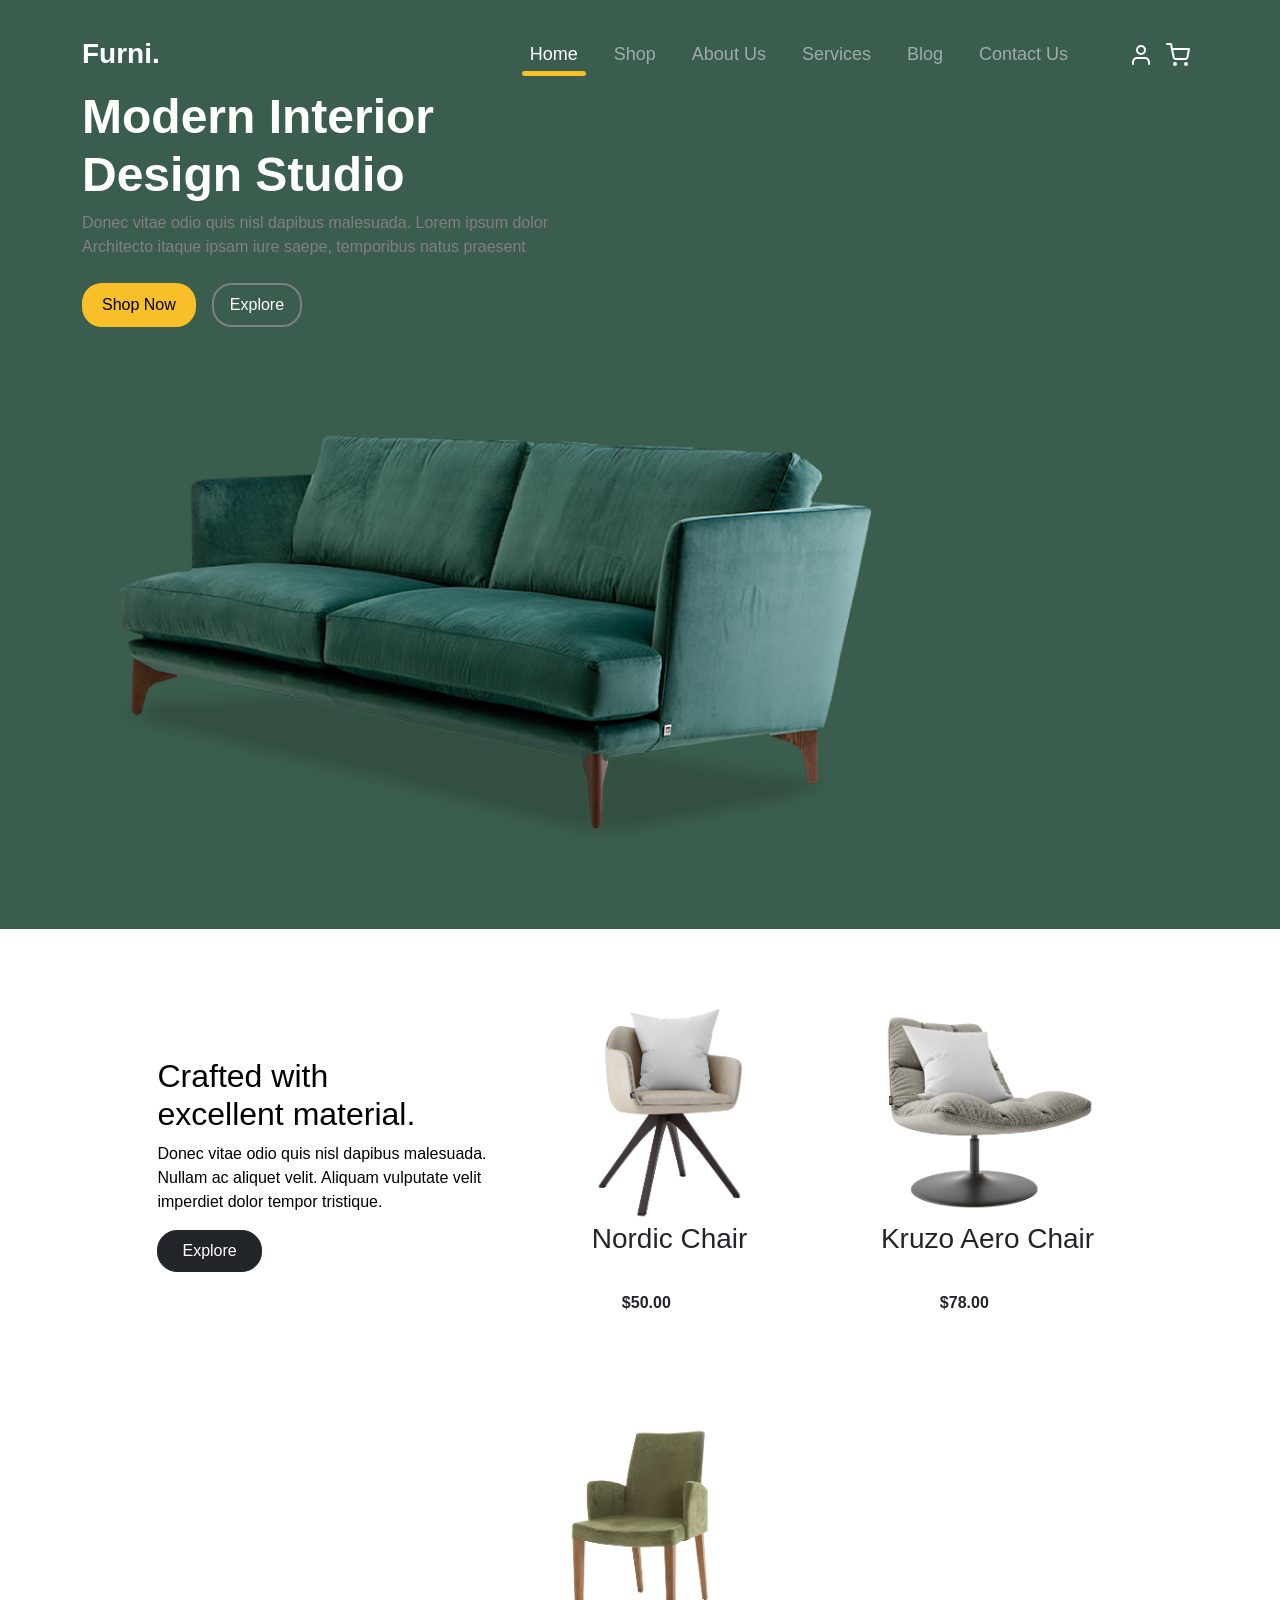
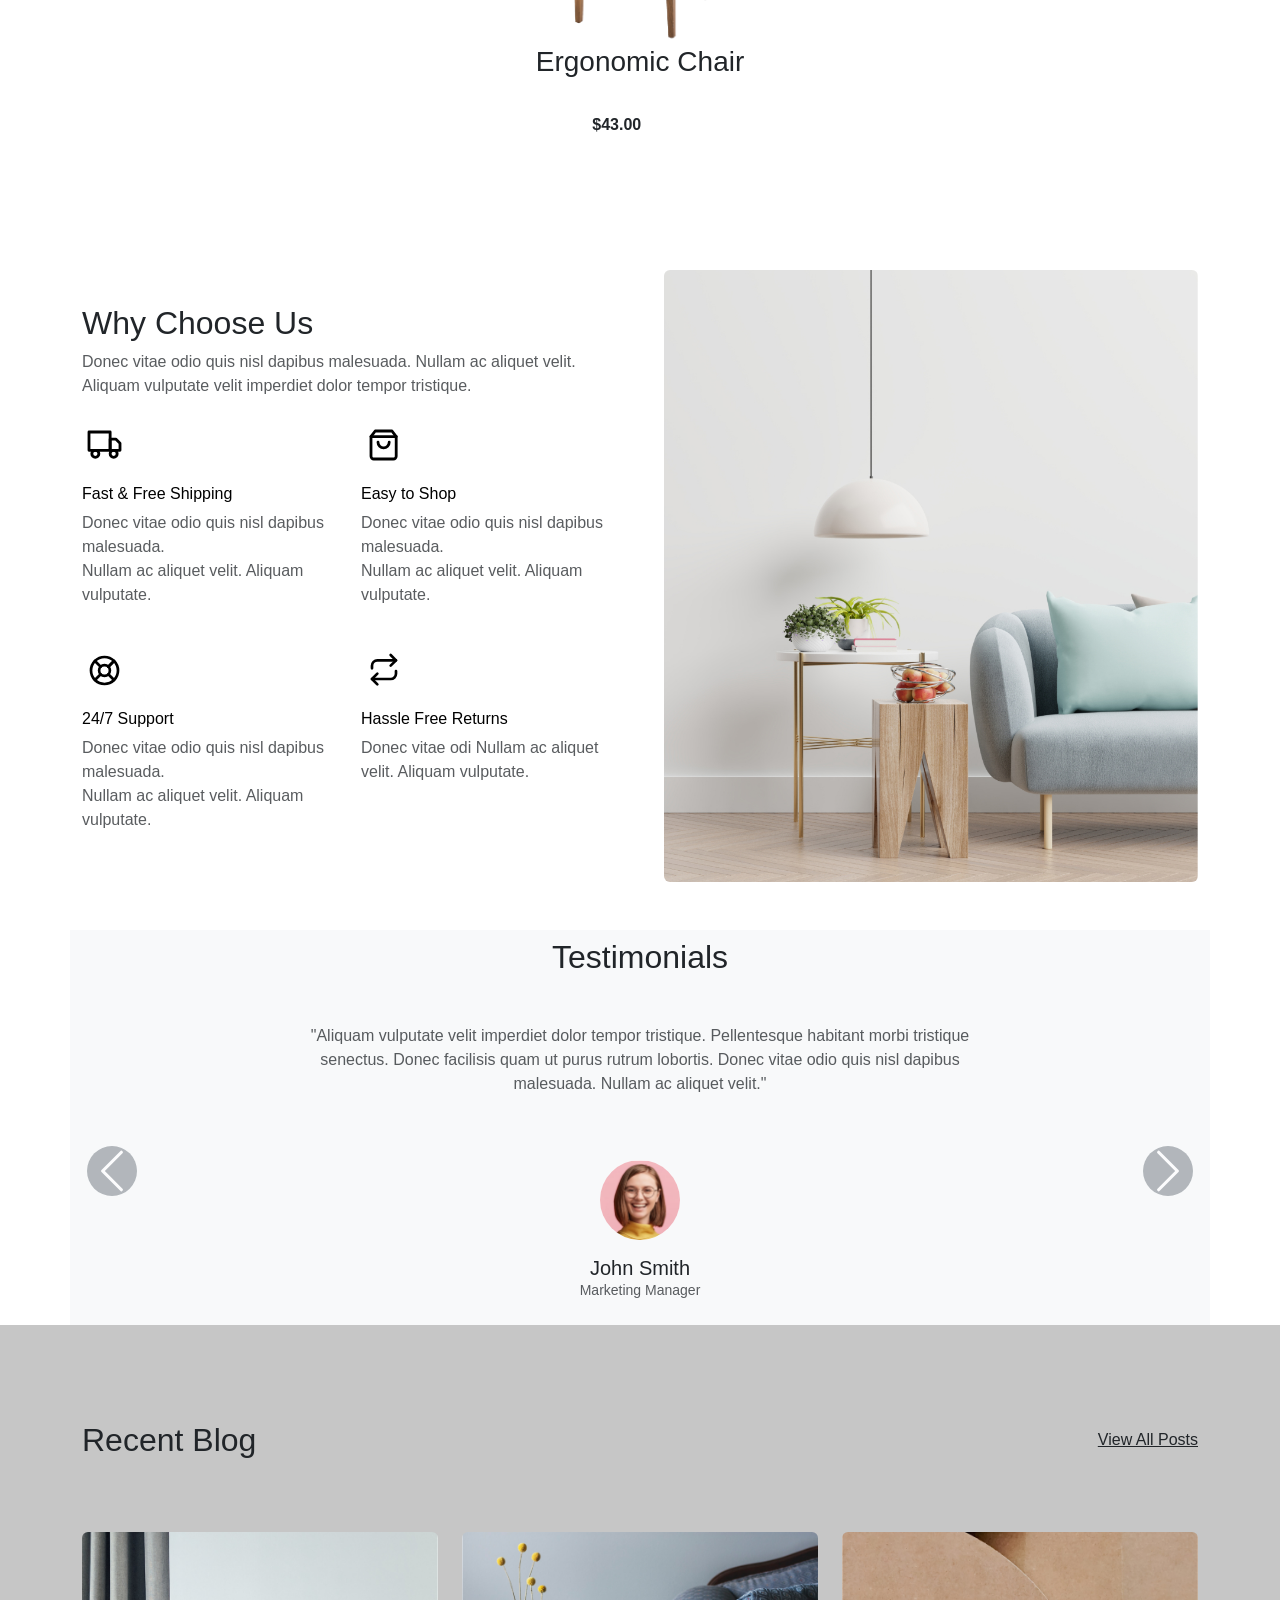
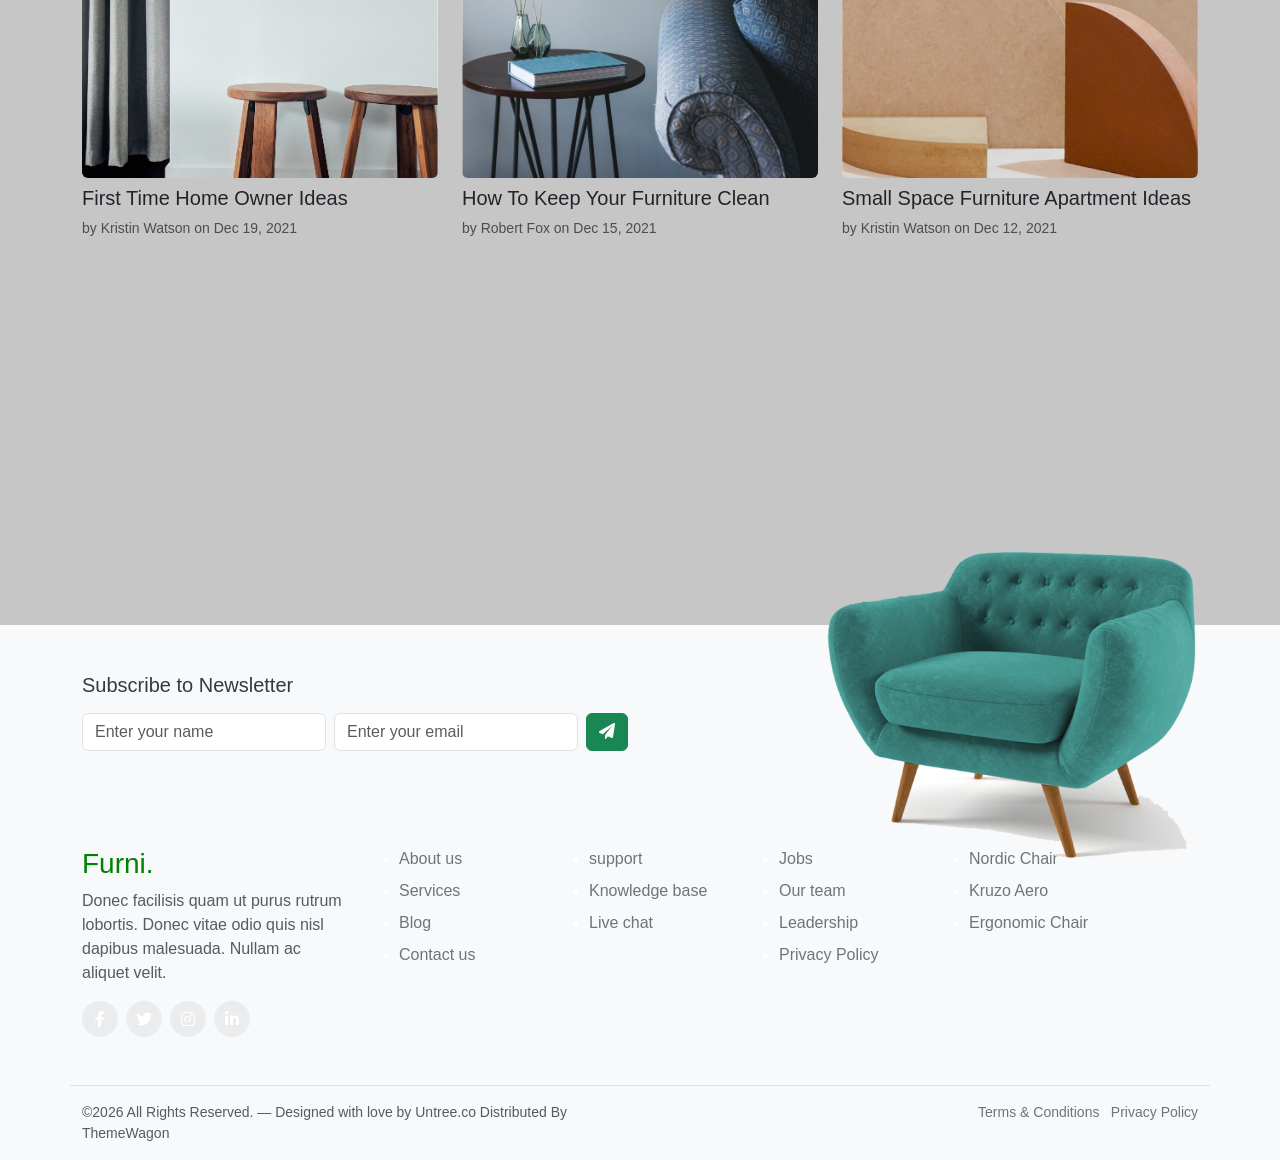
==== index.html @ 5eccf935 "v1" ====
<!doctype html>
<html lang="en">

<head>
  <meta charset="UTF-8" />
  <meta name="viewport" content="width=device-width, initial-scale=1.0" />
  <link rel="stylesheet" href="./css/bootstrap.min.css" />
  <link rel="stylesheet" href="./css/style.css" />
  <link href="https://cdnjs.cloudflare.com/ajax/libs/font-awesome/6.0.0-beta3/css/all.min.css" rel="stylesheet" />
  <title>Furni Project</title>
</head>

<body>
  <header class="head-bg px-5">
    <nav class="custom-navbar navbar navbar-expand-md navbar-dark">
      <div class="container">
        <a class="navbar-brand" href="index.html">Furni<span>.</span></a>
        <button class="navbar-toggler" type="button" data-bs-toggle="collapse" data-bs-target="#navbarsFurni">
          <span class="navbar-toggler-icon"></span>
        </button>

        <div class="collapse navbar-collapse" id="navbarsFurni">
          <ul class="custom-navbar-nav navbar-nav ms-auto mb-2 mb-md-0 nav-header">
            <li class="nav-item active">
              <a class="nav-link" href="index.html">Home</a>
            </li>
            <li class="nav-item">
              <a class="nav-link" href="shop.html">Shop</a>
            </li>
            <li class="nav-item">
              <a class="nav-link" href="about.html">About Us</a>
            </li>
            <li class="nav-item">
              <a class="nav-link" href="services.html">Services</a>
            </li>
            <li class="nav-item">
              <a class="nav-link" href="blog.html">Blog</a>
            </li>
            <li class="nav-item">
              <a class="nav-link" href="contact.html">Contact Us</a>
            </li>
          </ul>

          <ul class="custom-navbar-cta navbar-nav ms-5 d-flex align-items-center">
            <li class="nav-item">
              <a class="nav-link" href="#"><img src="images/user.svg" alt="User" /></a>
            </li>
            <li class="nav-item">
              <a class="nav-link" href="cart.html"><img src="images/cart.svg" alt="Cart" /></a>
            </li>
          </ul>
        </div>
      </div>
    </nav>
    <div class="hero">
      <div class="container">
        <div class="d-flex align-items-center justify-content-between flex-wrap">
          <div>
            <h1 class="hero-title">
              Modern Interior <br />
              Design Studio
            </h1>
            <p class="hero-subtitle">
              Donec vitae odio quis nisl dapibus malesuada. Lorem ipsum dolor
              <br />
              Architecto itaque ipsam iure saepe, temporibus natus praesent
            </p>
            <div class="d-flex align-items-center gap-3 mt-4">
              <a href="shop.html" class="hero-1btn">Shop Now</a>
              <a href="#" class="btn btn-lg btn-white-outline ex-button">Explore</a>
            </div>
          </div>
          <div>
            <img src="images/couch.png" class="img-fluid" alt="Couch" />
          </div>
        </div>
      </div>
    </div>
  </header>
  <section class="h-auto d-flex container align-items-center justify-content-center flex-wrap gap-5 py-5">
    <div class="">
      <h2 class="text-black">
        Crafted with <br />
        excellent material.
      </h2>
      <p class="text-black">
        Donec vitae odio quis nisl dapibus malesuada. <br />
        Nullam ac aliquet velit. Aliquam vulputate velit <br />
        imperdiet dolor tempor tristique.
      </p>
      <button class="btn btn-dark px-4 py-2" style="border-radius: 20px">
        Explore
      </button>
    </div>
    <div class="product-card">
      <img src="images/product-1.png" alt="" />
      <h3 class=" text-dark">Nordic Chair</h3>
      <strong class="text-dark">$50.00</strong>

      <a href="#" class="add-btn">
        <img src="images/cross.svg" alt="Add">
      </a>
    </div>

    <div class="product-card">
      <img src="images/product-2.png" alt="" />
      <h3 class=" text-dark">Kruzo Aero Chair</h3>
      <strong class="text-dark">$78.00</strong>

      <a href="#" class="add-btn">
        <img src="images/cross.svg" alt="Add">
      </a>
    </div>
    <div class="product-card">
      <img src="images/product-3.png" alt="" />
      <h3 class=" text-dark">Ergonomic Chair</h3>
      <strong class="text-dark">$43.00</strong>

      <a href="#" class="add-btn">
        <img src="images/cross.svg" alt="Add">
      </a>
    </div>
    </div>
  </section>
  <section class="why-choose-section py-5">
    <div class="container">
      <div class="row align-items-center g-5">
        <div class="col-lg-6 col-md-12">
          <div class="why-choose-content mb-4">
            <h2 class="text-dark">Why Choose Us</h2>
            <p class="text-muted">
              Donec vitae odio quis nisl dapibus malesuada. Nullam ac aliquet
              velit. <br> Aliquam vulputate velit imperdiet dolor tempor tristique.
            </p>
          </div>
          <div class="row g-4">
            <div class="col-sm-6">
              <div class="feature">
                <div class="icon mb-3">
                  <img src="images/truck.svg" alt="Fast & Free Shipping" class="img-fluid">
                </div>
                <h3 class="text-black fs-6">Fast &amp; Free Shipping</h3>
                <p class="text-muted">Donec vitae odio quis nisl dapibus malesuada. <br> Nullam ac aliquet velit.
                  Aliquam
                  vulputate.</p>
              </div>
            </div>
            <div class="col-sm-6">
              <div class="feature">
                <div class="icon mb-3">
                  <img src="images/bag.svg" alt="Easy to Shop" class="img-fluid">
                </div>
                <h3 class="text-black fs-6">Easy to Shop</h3>
                <p class="text-muted">Donec vitae odio quis nisl dapibus malesuada. <br> Nullam ac aliquet velit.
                  Aliquam
                  vulputate.</p>
              </div>
            </div>
            <div class="col-sm-6">
              <div class="feature">
                <div class="icon mb-3">
                  <img src="images/support.svg" alt="24/7 Support" class="img-fluid">
                </div>
                <h3 class="text-black fs-6">24/7 Support</h3>
                <p class="text-muted">Donec vitae odio quis nisl dapibus malesuada. <br> Nullam ac aliquet velit.
                  Aliquam
                  vulputate.</p>
              </div>
            </div>
            <div class="col-sm-6">
              <div class="feature">
                <div class="icon mb-3">
                  <img src="images/return.svg" alt="Hassle Free Returns" class="img-fluid">
                </div>
                <h3 class="text-black fs-6">Hassle Free Returns</h3>
                <p class="text-muted">Donec vitae odi Nullam ac aliquet velit.
                  Aliquam
                  vulputate.</p>
              </div>
            </div>
          </div>
        </div>
        <div class="col-lg-6 col-md-12">
          <img src="images/why-choose-us-img.jpg" alt="Why Choose Us" class="why-choose-image img-fluid rounded" />
        </div>
      </div>
    </div>
  </section>

  <section class="testimonials-section py-2 bg-light container">
    <div class="">
      <div class="text-center mb-5">
        <h2 class="text-dark">Testimonials</h2>
      </div>

      <div id="testimonialsCarousel" class="carousel slide" data-bs-ride="carousel">
        <div class="carousel-inner">
          <div class="carousel-item active">
            <div class="text-center px-5">
              <p class="text-muted fs-6 mb-4" style="max-width: 700px; margin: 0 auto;">
                "Aliquam vulputate velit imperdiet dolor tempor tristique. Pellentesque habitant morbi tristique
                senectus. Donec facilisis quam ut purus rutrum lobortis. Donec vitae odio quis nisl dapibus malesuada.
                Nullam ac aliquet velit."
              </p>
              <div class="mt-5 pt-3">
                <img src="images/person-1.jpg" alt="John Smith" class="rounded-circle"
                  style="width: 80px; height: 80px; object-fit: cover;">
                <h5 class="text-dark mt-3 mb-0">John Smith</h5>
                <p class="text-muted small">Marketing Manager</p>
              </div>
            </div>
          </div>

          <div class="carousel-item">
            <div class="text-center px-5">
              <p class="text-muted fs-6 mb-4" style="max-width: 700px; margin: 0 auto;">
                "Donec ligula nisi, varius quis felis ac, dignissim elementum arcu. Suspendisse potenti. Sed diam urna,
                ullamcorper at augue quis, malesuada mattis nisi. Proin vestibulum dignissim sem eu vulputate."
              </p>
              <div class="mt-5 pt-3">
                <img src="images/person_2.jpg" alt="Sarah Johnson" class="rounded-circle"
                  style="width: 80px; height: 80px; object-fit: cover;">
                <h5 class="text-dark mt-3 mb-0">Sarah Johnson</h5>
                <p class="text-muted small">Product Manager</p>
              </div>
            </div>
          </div>

          <div class="carousel-item">
            <div class="text-center px-5">
              <p class="text-muted fs-6 mb-4" style="max-width: 700px; margin: 0 auto;">
                "Vestibulum ante ipsum primis in faucibus orci luctus et ultrices posuere cubilia curae; Sed diam urna,
                ullamcorper at augue quis, malesuada mattis nisi. Proin vestibulum dignissim sem."
              </p>
              <div class="mt-5 pt-3">
                <img src="images/person_3.jpg" alt="Mike Davis" class="rounded-circle"
                  style="width: 80px; height: 80px; object-fit: cover;">
                <h5 class="text-dark mt-3 mb-0">Mike Davis</h5>
                <p class="text-muted small">Design Lead</p>
              </div>
            </div>
          </div>
        </div>

        <button class="carousel-control-prev" type="button" data-bs-target="#testimonialsCarousel" data-bs-slide="prev"
          style="width: 60px; left: 0px;">
          <span class="carousel-control-prev-icon bg-secondary rounded-circle"
            style="width: 50px; height: 50px; display: flex; align-items: center; justify-content: center;"
            aria-hidden="true"></span>
        </button>
        <button class="carousel-control-next" type="button" data-bs-target="#testimonialsCarousel" data-bs-slide="next"
          style="width: 60px; right: 0px;">
          <span class="carousel-control-next-icon bg-secondary rounded-circle"
            style="width: 50px; height: 50px; display: flex; align-items: center; justify-content: center;"
            aria-hidden="true"></span>
        </button>
      </div>
    </div>
  </section>

  <section class="recent-blog-section py-5  min-vh-100" style="background-color: rgba(128, 128, 128, 0.449); ">
    <div class="container ">
      <div class="d-flex justify-content-between align-items-center mb-4 pt-5">
        <h2 class="text-dark mb-0">Recent Blog</h2>
        <a href="blog.html" class="text-dark">View All Posts</a>
      </div>
      <div class="row g-4 pt-5">
        <div class="col-md-4">
          <div class="card border-0 bg-transparent">
            <img src="images/post-1.jpg" class="card-img-top rounded" alt="First Time Home Owner Ideas">
            <div class="card-body p-0 mt-2">
              <h5 class="card-title">First Time Home Owner Ideas</h5>
              <p class="card-text small text-muted mb-0">by Kristin Watson on Dec 19, 2021</p>
            </div>
          </div>
        </div>
        <div class="col-md-4">
          <div class="card border-0 bg-transparent">
            <img src="images/post-2.jpg" class="card-img-top rounded" alt="How To Keep Your Furniture Clean">
            <div class="card-body p-0 mt-2">
              <h5 class="card-title">How To Keep Your Furniture Clean</h5>
              <p class="card-text small text-muted mb-0">by Robert Fox on Dec 15, 2021</p>
            </div>
          </div>
        </div>
        <div class="col-md-4">
          <div class="card border-0 bg-transparent">
            <img src="images/post-3.jpg" class="card-img-top rounded" alt="Small Space Furniture Apartment Ideas">
            <div class="card-body p-0 mt-2">
              <h5 class="card-title">Small Space Furniture Apartment Ideas</h5>
              <p class="card-text small text-muted mb-0">by Kristin Watson on Dec 12, 2021</p>
            </div>
          </div>
        </div>
      </div>
    </div>
  </section>
  <footer class="footer">
    <div class="container">
      <div class="row align-items-center py-5">
        <div class="col-md-6">
          <h5 class="mb-3">Subscribe to Newsletter</h5>
          <form class="d-flex gap-2">
            <input type="text" class="form-control" placeholder="Enter your name">
            <input type="email" class="form-control" placeholder="Enter your email">
            <button type="submit" class="btn btn-success">
              <i class="fas fa-paper-plane"></i>
            </button>
          </form>
        </div>
        <div class="col-md-6 text-md-end mt-4 mt-md-0 image-col">
          <img src="images/sofa.png" alt="Image" class="img-fluid">
        </div>
      </div>

      <div class="row py-5">
        <div class="col-md-3">
          <h3 style="color: green;">Furni.</h3>
          <p class="text-muted">
            Donec facilisis quam ut purus rutrum lobortis. Donec vitae
            odio quis nisl dapibus malesuada. Nullam ac aliquet velit.
          </p>
          <div class="d-flex gap-2">
            <a href="#" class="btn btn-circle"><i class="fab fa-facebook-f"></i></a>
            <a href="#" class="btn btn-circle"><i class="fab fa-twitter"></i></a>
            <a href="#" class="btn btn-circle"><i class="fab fa-instagram"></i></a>
            <a href="#" class="btn btn-circle"><i class="fab fa-linkedin-in"></i></a>
          </div>
        </div>
        <div class="col-md-2">
          <ul class="d-flex flex-column gap-2">
            <li><a href="#">About us</a></li>
            <li><a href="#">Services</a></li>
            <li><a href="#">Blog</a></li>
            <li><a href="#">Contact us</a></li>
          </ul>
        </div>
        <div class="col-md-2">
          <ul class="d-flex flex-column gap-2">
            <li><a href="#">support</a></li>
            <li><a href="#">Knowledge base</a></li>
            <li><a href="#">Live chat</a></li>
          </ul>
        </div>
        <div class="col-md-2">
          <ul class="d-flex flex-column gap-2">
            <li><a href="#">Jobs</a></li>
            <li><a href="#">Our team</a></li>
            <li><a href="#">Leadership</a></li>
            <li><a href="#">Privacy Policy</a></li>
          </ul>
        </div>
        <div class="col-md-3">
          <ul class=" d-flex flex-column gap-2">
            <li><a href="#">Nordic Chair</a></li>
            <li><a href="#">Kruzo Aero</a></li>
            <li><a href="#">Ergonomic Chair</a></li>
          </ul>
        </div>
      </div>

      <div class="row border-top pt-3 pb-3">
        <div class="col-md-6 text-muted small">
          &copy;2026 All Rights Reserved. — Designed with love by Untree.co Distributed By ThemeWagon
        </div>
        <div class="col-md-6 text-md-end small">
          <a href="#">Terms &amp; Conditions</a> | <a href="#">Privacy Policy</a>
        </div>
      </div>
    </div>
  </footer>

  <script src="./js/bootstrap.bundle.min.js"></script>
</body>

</html>
---- css/style.css ----
* {
  color: white;
  font-family: Arial, sans-serif;
  margin: 0;
  padding: 0;
  box-sizing: border-box;
}
.head-bg {
  background-color: #3b5d4d;
  padding: 20px 0;
}
.navbar-brand {
  font-size: 28px;
  font-weight: bold;
  color: white;
  text-decoration: none;
}
.nav-header {
  font-size: 18px;
  gap: 20px;
  color: black;
}

.custom-navbar-nav .nav-link {
  font-weight: 500;
  color: rgba(255, 255, 255, 0.5);
  position: relative;
  transition: all 0.3s ease;
}

.custom-navbar-nav .nav-link:hover {
  color: #ffffff;
}

.custom-navbar-nav .nav-link:hover::after {
  width: 100%;
}

.custom-navbar-nav .nav-link::after {
  content: '';
  position: absolute;
  left: 0;
  bottom: 0;
  width: 0;
  height: 5px;
  background: #f9bf29;
  transition: all 0.3s ease;
  border-radius: 5px;
}

.custom-navbar-nav .nav-item.active .nav-link::after {
  width: 100%;
}
.custom-navbar-nav .nav-item.active .nav-link {
  color: #ffffff;
}
.hero-title {
  font-size: 48px;
  line-height: 1.2;
  font-weight: 700;
}
.hero-subtitle {
  color: gray;
}
.hero-1btn {
  background-color: #f9bf29;
  color: black;
  padding: 10px 20px;
  border: none;
  border-radius: 20px;
  font-size: 16px;
  cursor: pointer;
  text-decoration: none;
}
.ex-button {
  color: white;
  border: 2px solid gray;
  border-radius: 20px;
  font-size: 16px;
  cursor: pointer;
  text-decoration: none;
}
.ex-button:hover {
  border-color: white;
}
.product-card {
  width: 270px;
  padding: 25px;
  text-align: center;
  border-radius: 20px;
  transition: 0.4s;
  position: relative;
}

.product-card img {
  width: 100%;
  transition: 0.4s;
}

.add-btn {
  display: inline-block;
  margin-top: 15px;
  background: gray;
  padding: 12px;
  border-radius: 50%;
  opacity: 0;
  transform: translateY(20px);
  transition: 0.4s;
}

/* ===== hover ===== */

.product-card:hover {
  background: #eef2f3;
}

.product-card:hover img {
  transform: translateY(-15px);
}

.product-card:hover .add-btn {
  opacity: 1;
  transform: translateY(0);
}
.why-choose-image {
  border-radius: 20px;
}

/* footer styles */
.footer {
  background-color: #f8f9fa;
  color: #6c757d;
}
.footer h5,
.footer h3 {
  color: #343a40;
}
.footer a {
  color: #6c757d;
  text-decoration: none;
}
.footer a:hover {
  color: #343a40;
}
.footer .btn-circle {
  width: 36px;
  height: 36px;
  border-radius: 50%;
  display: inline-flex;
  align-items: center;
  justify-content: center;
  color: #6c757d;
  background-color: rgba(0, 0, 0, 0.05);
}
.footer .btn-circle:hover {
  color: #fff;
  background-color: #6c757d;
}

.footer form .form-control {
  min-width: 0;
}

/* image positioning */
.footer .image-col {
  position: relative;
}
.footer .image-col img {
  max-width: 400px;
  position: absolute;
  top: -180px;
  right: 0;
}

@media (max-width: 767.98px) {
  .footer .image-col img {
    position: static;
    top: auto;
    right: auto;
    max-width: 100%;
    margin-top: 20px;
  }
}
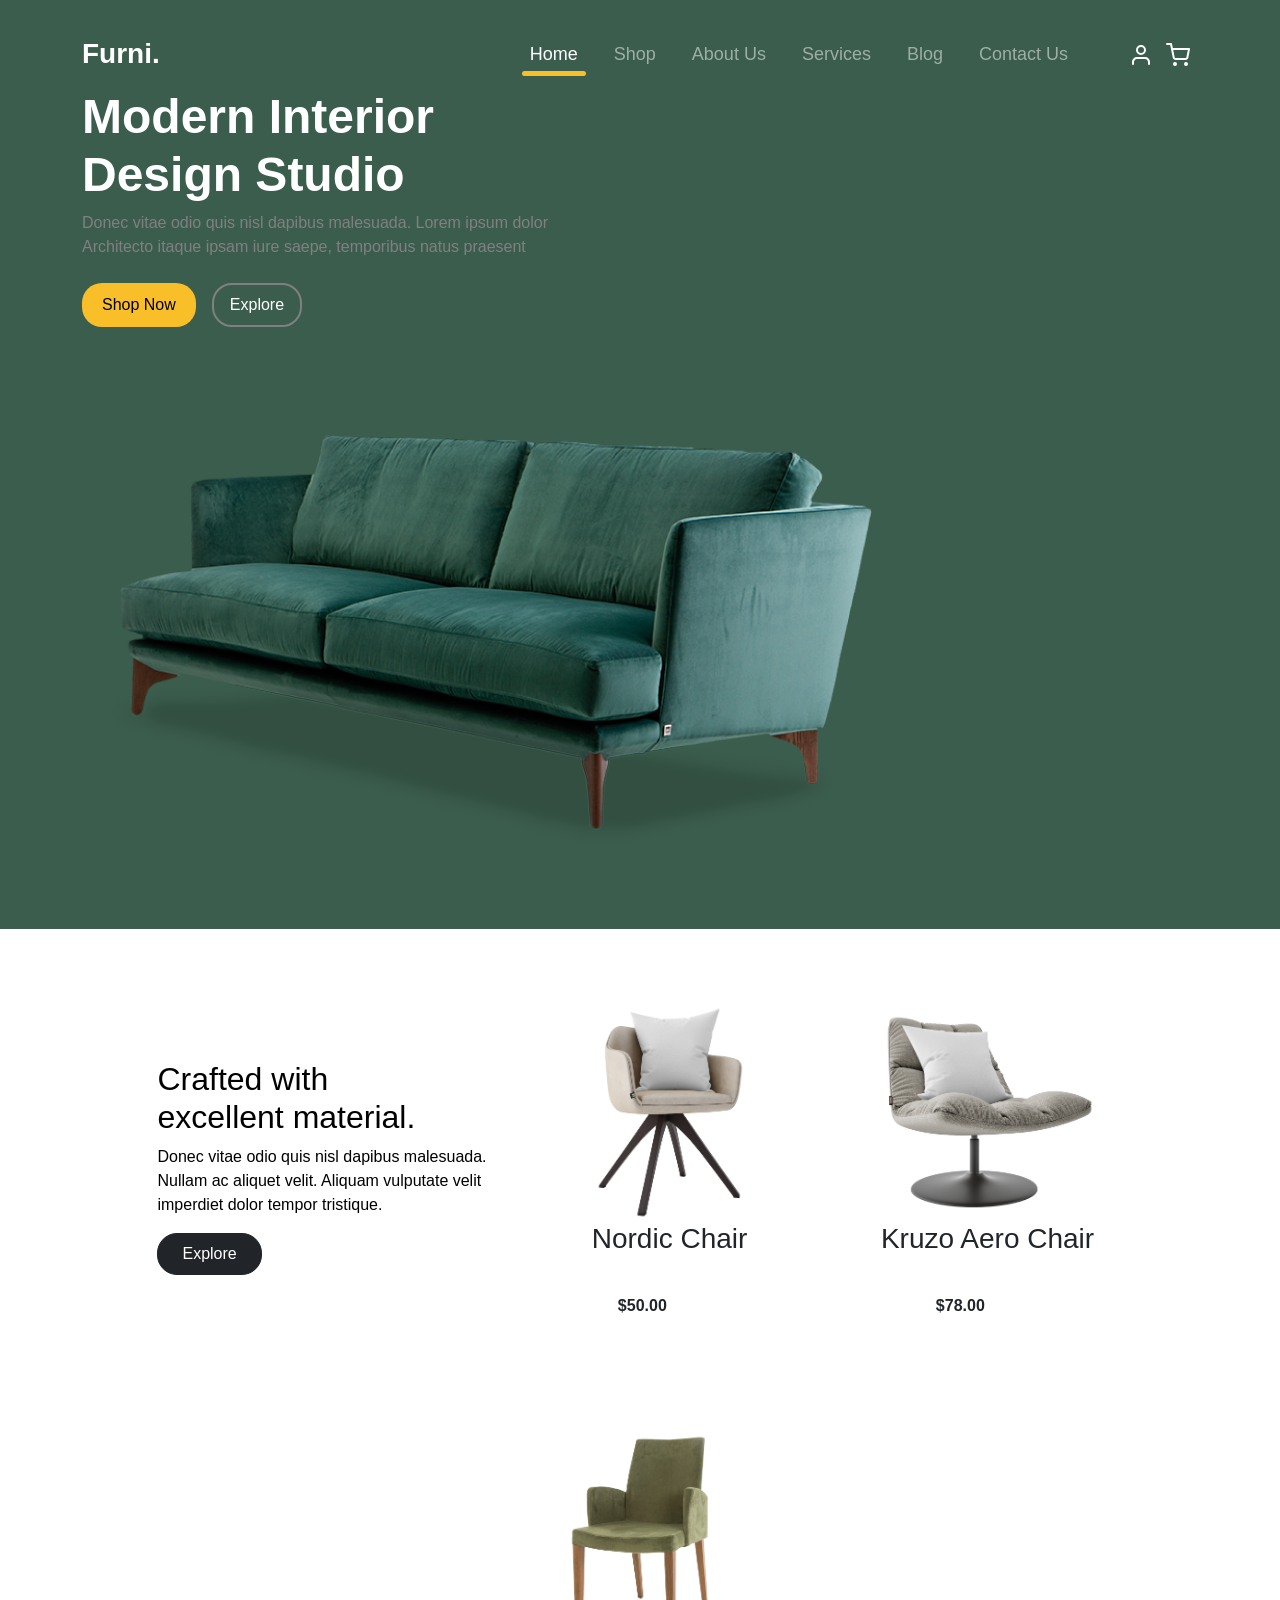
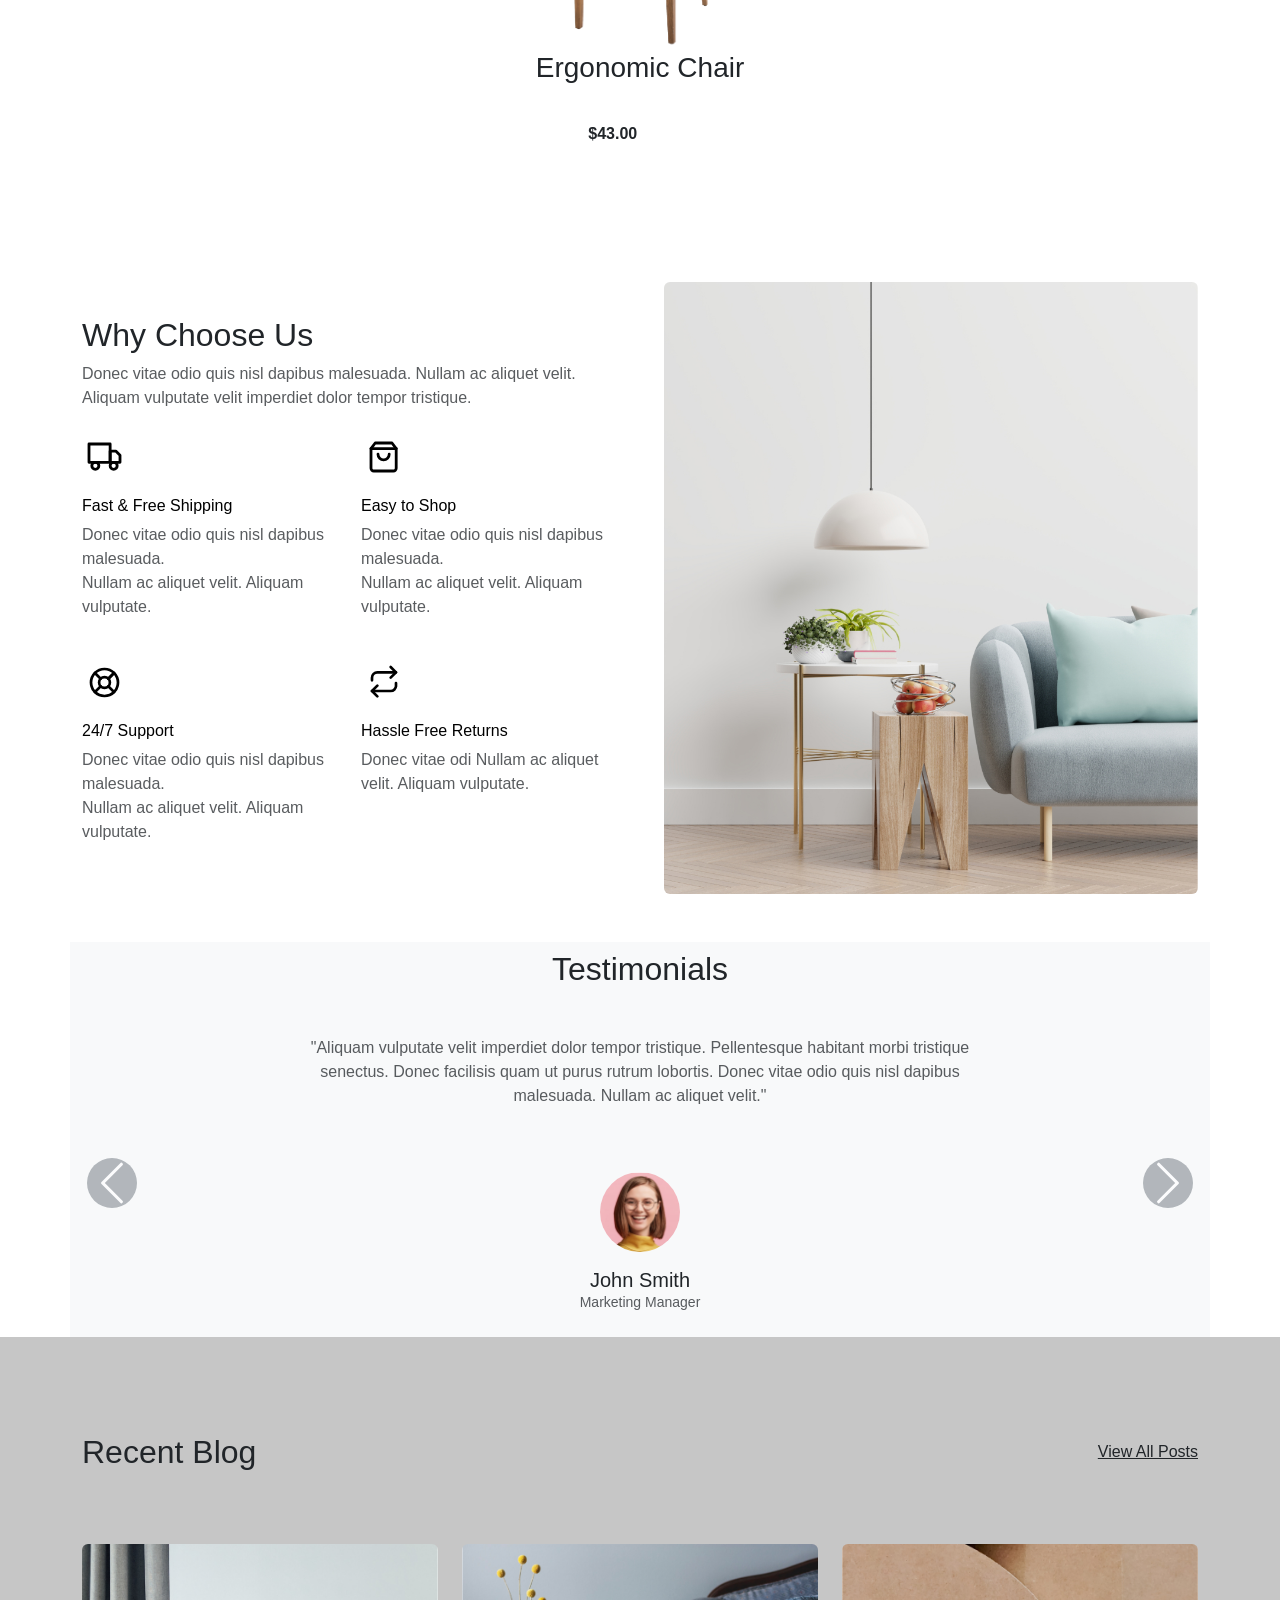
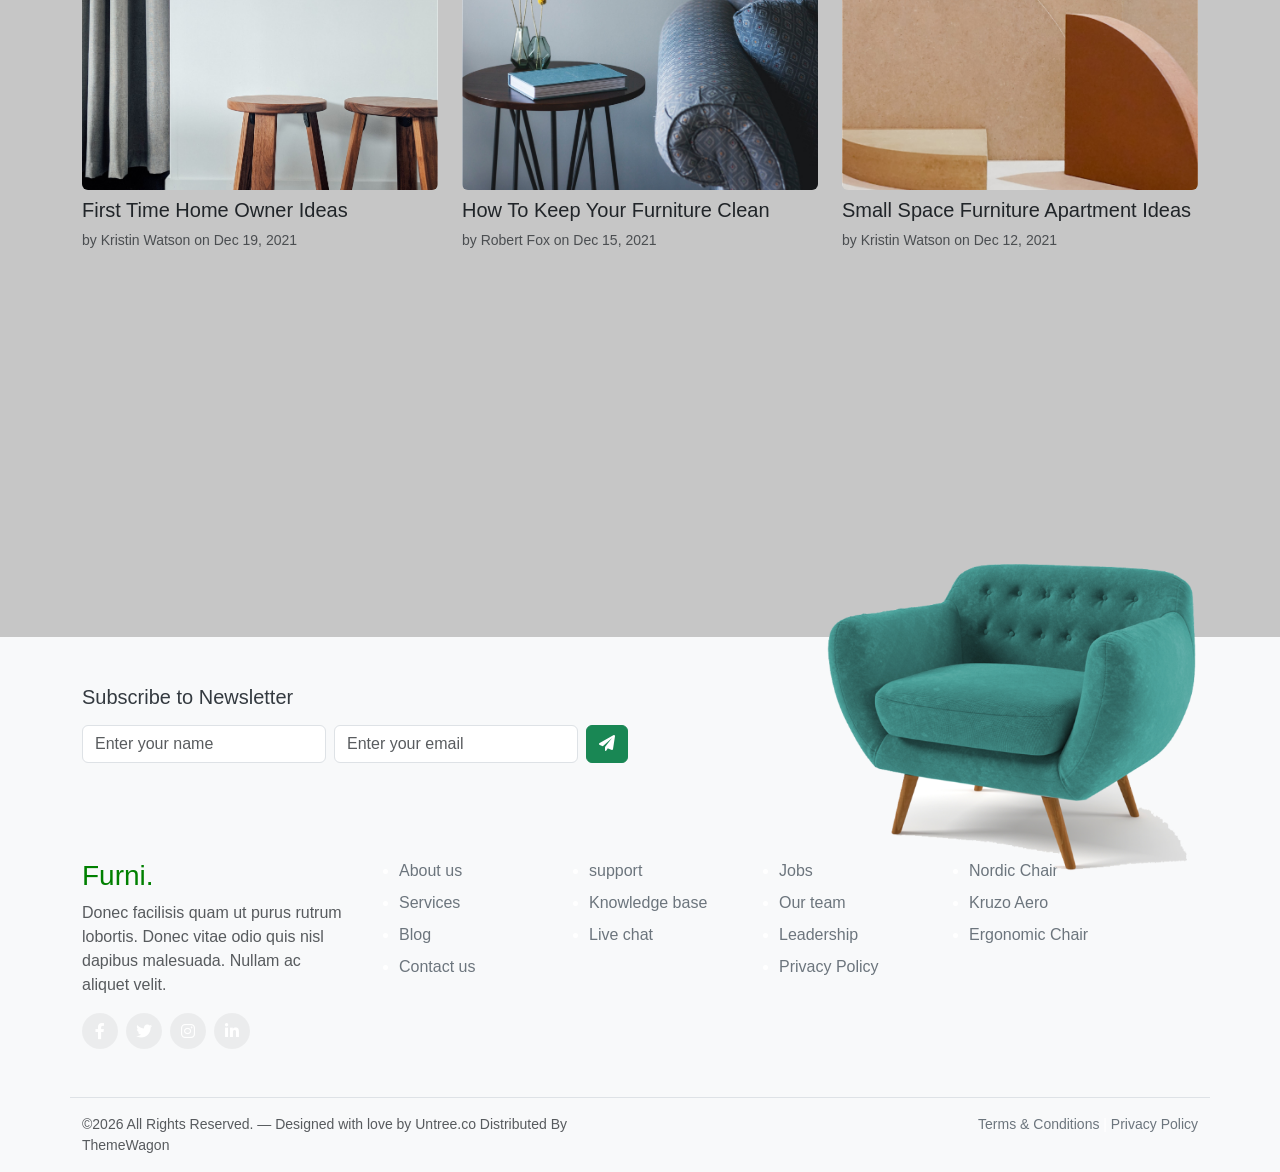
==== commit 9cc286a6: "update" ====
--- a/index.html
+++ b/index.html
@@ -14,7 +14,7 @@
   <header class="head-bg px-5">
     <nav class="custom-navbar navbar navbar-expand-md navbar-dark">
       <div class="container">
-        <a class="navbar-brand" href="index.html">Furni<span>.</span></a>
+        <a class="navbar-brand" href="#">Furni<span>.</span></a>
         <button class="navbar-toggler" type="button" data-bs-toggle="collapse" data-bs-target="#navbarsFurni">
           <span class="navbar-toggler-icon"></span>
         </button>
@@ -22,22 +22,22 @@
         <div class="collapse navbar-collapse" id="navbarsFurni">
           <ul class="custom-navbar-nav navbar-nav ms-auto mb-2 mb-md-0 nav-header">
             <li class="nav-item active">
-              <a class="nav-link" href="index.html">Home</a>
-            </li>
-            <li class="nav-item">
-              <a class="nav-link" href="shop.html">Shop</a>
-            </li>
-            <li class="nav-item">
-              <a class="nav-link" href="about.html">About Us</a>
-            </li>
-            <li class="nav-item">
-              <a class="nav-link" href="services.html">Services</a>
-            </li>
-            <li class="nav-item">
-              <a class="nav-link" href="blog.html">Blog</a>
-            </li>
-            <li class="nav-item">
-              <a class="nav-link" href="contact.html">Contact Us</a>
+              <a class="nav-link" href="#">Home</a>
+            </li>
+            <li class="nav-item">
+              <a class="nav-link" href="#">Shop</a>
+            </li>
+            <li class="nav-item">
+              <a class="nav-link" href="#">About Us</a>
+            </li>
+            <li class="nav-item">
+              <a class="nav-link" href="#">Services</a>
+            </li>
+            <li class="nav-item">
+              <a class="nav-link" href="#">Blog</a>
+            </li>
+            <li class="nav-item">
+              <a class="nav-link" href="#">Contact Us</a>
             </li>
           </ul>
 
@@ -46,7 +46,7 @@
               <a class="nav-link" href="#"><img src="images/user.svg" alt="User" /></a>
             </li>
             <li class="nav-item">
-              <a class="nav-link" href="cart.html"><img src="images/cart.svg" alt="Cart" /></a>
+              <a class="nav-link" href="#"><img src="images/cart.svg" alt="Cart" /></a>
             </li>
           </ul>
         </div>
@@ -66,7 +66,7 @@
               Architecto itaque ipsam iure saepe, temporibus natus praesent
             </p>
             <div class="d-flex align-items-center gap-3 mt-4">
-              <a href="shop.html" class="hero-1btn">Shop Now</a>
+              <a href="#" class="hero-1btn">Shop Now</a>
               <a href="#" class="btn btn-lg btn-white-outline ex-button">Explore</a>
             </div>
           </div>
@@ -262,7 +262,7 @@
     <div class="container ">
       <div class="d-flex justify-content-between align-items-center mb-4 pt-5">
         <h2 class="text-dark mb-0">Recent Blog</h2>
-        <a href="blog.html" class="text-dark">View All Posts</a>
+        <a href="#" class="text-dark">View All Posts</a>
       </div>
       <div class="row g-4 pt-5">
         <div class="col-md-4">
--- a/css/style.css
+++ b/css/style.css
@@ -101,13 +101,17 @@
   display: inline-block;
   margin-top: 15px;
   background: gray;
-  padding: 12px;
+  padding: 15px;
   border-radius: 50%;
   opacity: 0;
   transform: translateY(20px);
   transition: 0.4s;
 }
-
+.add-btn img {
+  width: 20px;
+  position: relative;
+  top: 10px;
+}
 /* ===== hover ===== */
 
 .product-card:hover {
